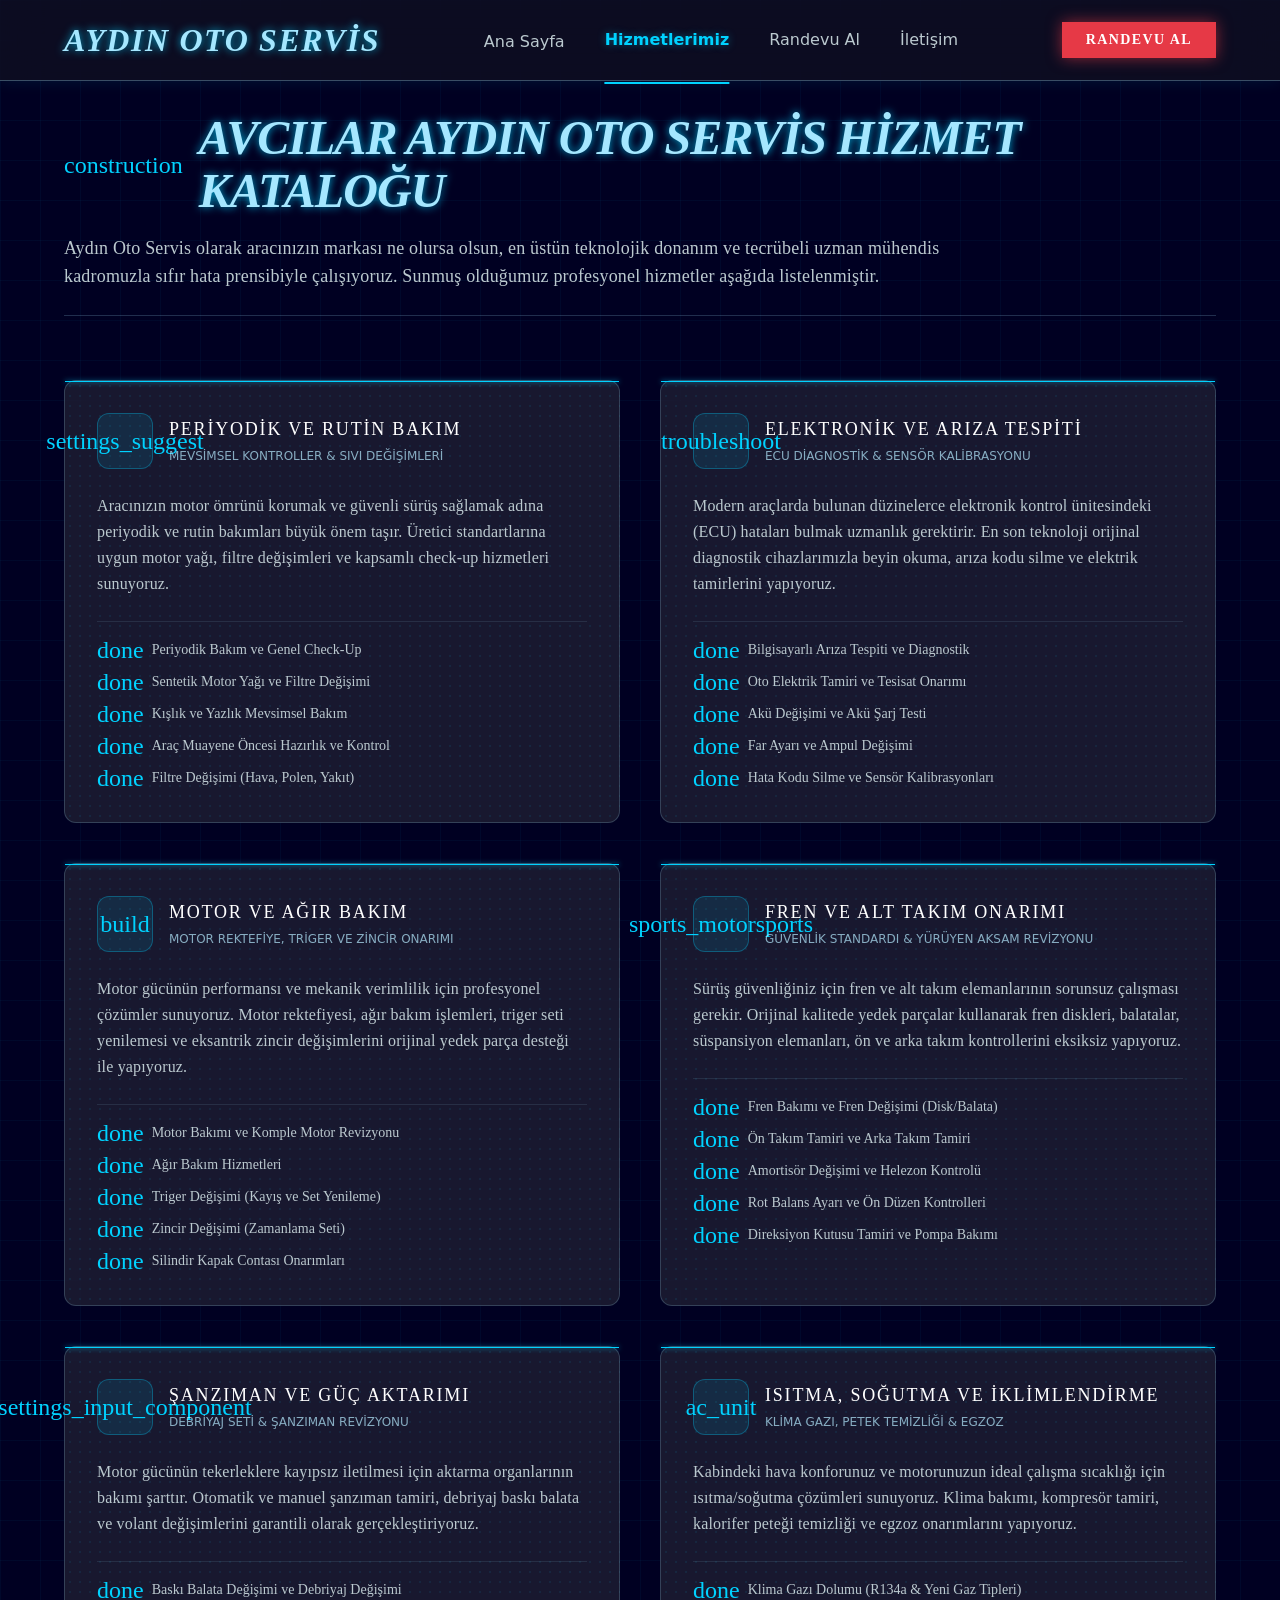
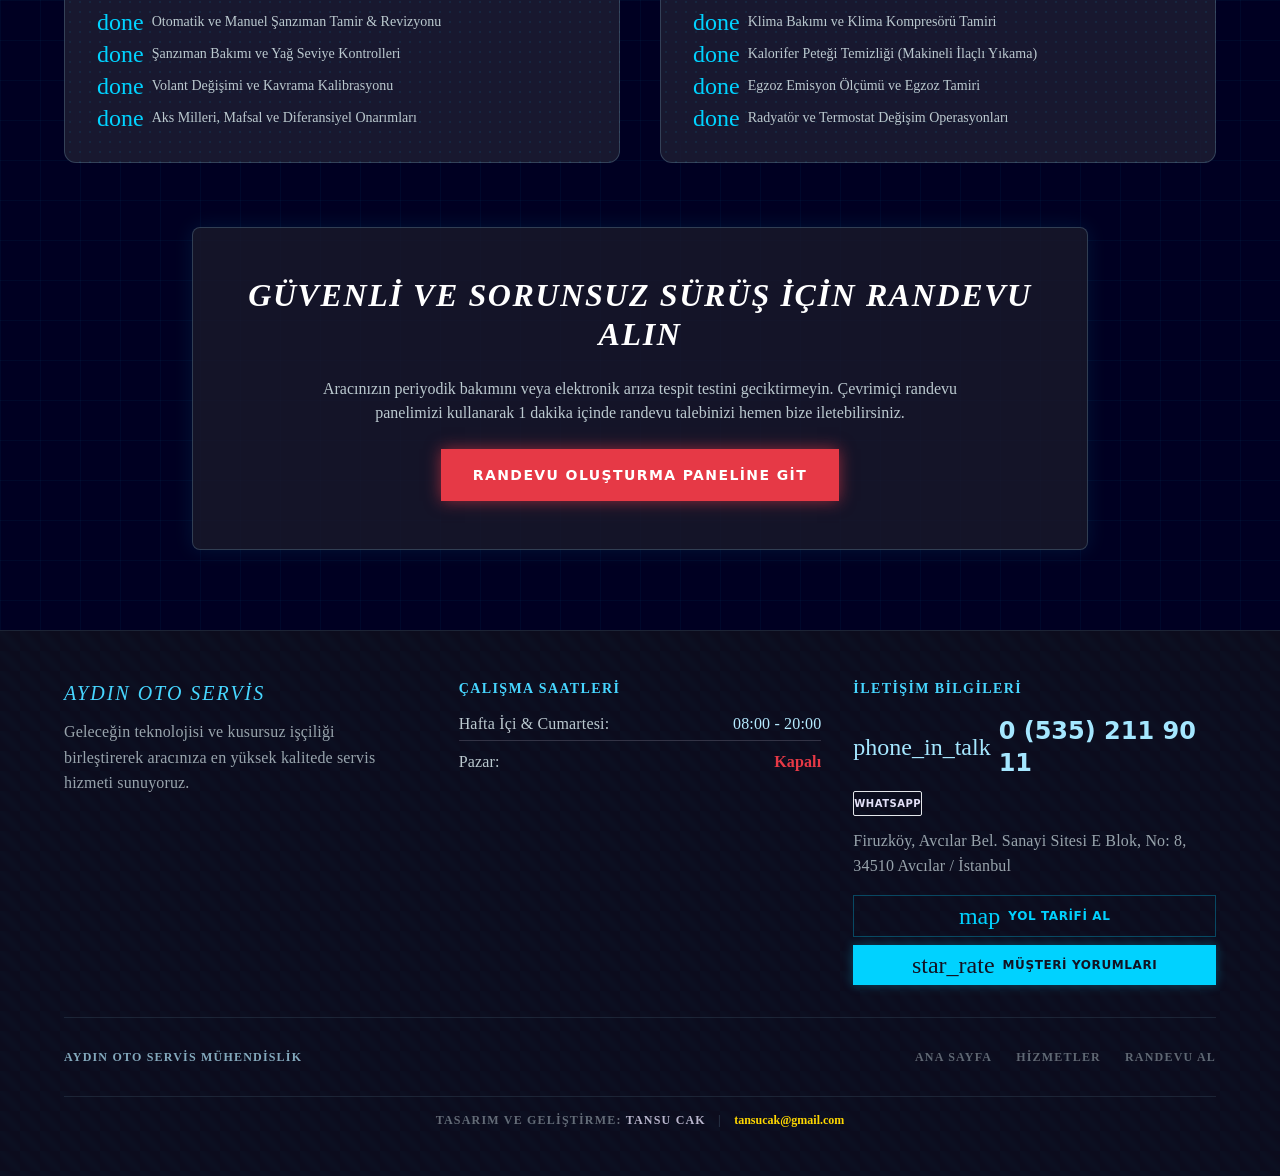
==== hizmetler.html @ fa3174de "Add files via upload" ====
<!DOCTYPE html>
<html class="dark" lang="tr">
<head>
    <meta charset="utf-8"/>
    <meta content="width=device-width, initial-scale=1.0" name="viewport"/>
    <title>Hizmetlerimiz - Aydın Oto Servis Avcılar</title>
    
    <!-- Security & Canonical (Early enforcement) -->
    <meta http-equiv="Content-Security-Policy" content="default-src 'self'; script-src 'self'; style-src 'self' 'unsafe-inline' https://fonts.googleapis.com; font-src 'self' https://fonts.gstatic.com; img-src 'self' data: https:; frame-src 'self' https://www.google.com https://google.com; frame-ancestors 'none';">
    <link rel="canonical" href="https://www.aydinotoservis.com.tr/hizmetler.html"/>

    <!-- Critical Resource Preconnects -->
    <link href="https://fonts.googleapis.com" rel="preconnect"/>
    <link crossorigin="" href="https://fonts.gstatic.com" rel="preconnect"/>
    
    <!-- Stylesheets (FCP Critical Path) -->
    <link href="css/tailwind.css" rel="stylesheet"/>
    <link href="https://fonts.googleapis.com/css2?family=Material+Symbols+Outlined:wght,FILL@100..700,0..1&display=swap" rel="stylesheet"/>
    <link href="https://fonts.googleapis.com/css2?family=Chivo:ital,wght@0,300..900;1,300..900&display=swap" rel="stylesheet"/>
    <link href="css/style.css" rel="stylesheet"/>
    
    <!-- Non-render-blocking Scripts -->
    <script src="js/main.js" defer></script>

    <!-- SEO Metadata (Non-render-blocking) -->
    <meta name="description" content="Avcılar Aydın Oto Servis hizmet kataloğu: Bilgisayarlı arıza tespiti, motor revizyonu, periyodik araç bakımı, fren hidroliği, disk-balata değişimi ve şanzıman onarımı."/>
    <meta name="keywords" content="aydın oto servis, avcılar oto servis, araba bakımı avcılar, oto tamir"/>
    <meta name="robots" content="index, follow"/>
    
    <!-- Open Graph / Facebook -->
    <meta property="og:type" content="website"/>
    <meta property="og:url" content="https://www.aydinotoservis.com.tr/hizmetler.html"/>
    <meta property="og:title" content="Hizmetlerimiz - Aydın Oto Servis Avcılar"/>
    <meta property="og:description" content="Avcılar Aydın Oto Servis hizmet kataloğu: Bilgisayarlı arıza tespiti, motor revizyonu, periyodik araç bakımı, fren hidroliği, disk-balata değişimi ve şanzıman onarımı."/>
    <meta property="og:image" content="https://www.aydinotoservis.com.tr/images/service_maintenance.webp"/>

    <!-- Twitter -->
    <meta property="twitter:card" content="summary_large_image"/>
    <meta property="twitter:url" content="https://www.aydinotoservis.com.tr/hizmetler.html"/>
    <meta property="twitter:title" content="Hizmetlerimiz - Aydın Oto Servis Avcılar"/>
    <meta property="twitter:description" content="Avcılar Aydın Oto Servis hizmet kataloğu: Bilgisayarlı arıza tespiti, motor revizyonu, periyodik araç bakımı, fren hidroliği, disk-balata değişimi ve şanzıman onarımı."/>
    <meta property="twitter:image" content="https://www.aydinotoservis.com.tr/images/service_maintenance.webp"/>
    <script type="application/ld+json">
    {
      "@context": "https://schema.org",
      "@type": "BreadcrumbList",
      "itemListElement": [
        {
          "@type": "ListItem",
          "position": 1,
          "name": "Ana Sayfa",
          "item": "https://www.aydinotoservis.com.tr/"
        },
        {
          "@type": "ListItem",
          "position": 2,
          "name": "Hizmetlerimiz",
          "item": "https://www.aydinotoservis.com.tr/hizmetler.html"
        }
      ]
    }
    </script>
    <script type="application/ld+json">
    {
      "@context": "https://schema.org",
      "@type": "Service",
      "@id": "https://www.aydinotoservis.com.tr/hizmetler.html#service",
      "name": "Oto Servis, Bakım ve Onarım Hizmetleri",
      "serviceType": "Oto Servis ve Bakım",
      "provider": {
        "@type": "AutoRepair",
        "name": "Aydın Oto Servis",
        "url": "https://www.aydinotoservis.com.tr/",
        "telephone": "05352119011",
        "priceRange": "$$",
        "address": {
          "@type": "PostalAddress",
          "streetAddress": "Firuzköy, Avcılar Bel. Sanayi Sitesi E Blok, No: 8",
          "addressLocality": "Avcılar",
          "addressRegion": "İstanbul",
          "postalCode": "34510",
          "addressCountry": "TR"
        },
        "geo": {
          "@type": "GeoCoordinates",
          "latitude": 41.0118013,
          "longitude": 28.6963102
        }
      },
      "areaServed": {
        "@type": "AdministrativeArea",
        "name": "Avcılar, İstanbul"
      },
      "hasOfferCatalog": {
        "@type": "OfferCatalog",
        "name": "Aydın Oto Servis Hizmetleri",
        "itemListElement": [
          {
            "@type": "Offer",
            "itemOffered": {
              "@type": "Service",
              "name": "Periyodik ve Rutin Bakım",
              "description": "Araç motor sağlığını korumak adına üretici standartlarına uygun motor yağı, filtre değişimleri ve kapsamlı check-up hizmetleri."
            }
          },
          {
            "@type": "Offer",
            "itemOffered": {
              "@type": "Service",
              "name": "Elektronik ve Arıza Tespiti",
              "description": "En son teknoloji orijinal diagnostik cihazlarımızla beyin okuma, arıza kodu silme ve elektrik tamirleri."
            }
          },
          {
            "@type": "Offer",
            "itemOffered": {
              "@type": "Service",
              "name": "Motor ve Ağır Bakım",
              "description": "Motor rektefiyesi, ağır bakım işlemleri, triger seti yenilemesi ve eksantrik zincir değişimleri."
            }
          },
          {
            "@type": "Offer",
            "itemOffered": {
              "@type": "Service",
              "name": "Fren ve Alt Takım Onarımı",
              "description": "Orijinal kalitede yedek parçalarla fren diskleri, balatalar, süspansiyon elemanları ve alt takım kontrolleri."
            }
          },
          {
            "@type": "Offer",
            "itemOffered": {
              "@type": "Service",
              "name": "Şanzıman ve Güç Aktarımı",
              "description": "Otomatik ve manuel şanzıman tamiri, debriyaj baskı balata ve volant değişimleri."
            }
          },
          {
            "@type": "Offer",
            "itemOffered": {
              "@type": "Service",
              "name": "Isıtma, Soğutma ve İklimlendirme",
              "description": "Klima bakımı, kompresör tamiri, kalorifer peteği temizliği ve egzoz onarımları."
            }
          }
        ]
      }
    }
    </script>
</head>
<body class="antialiased min-h-screen flex flex-col font-sans bg-tech-grid">

    <!-- TopNavBar (Modular with semantic header) -->
    <header class="fixed top-0 w-full z-50">
        <nav class="w-full bg-surface-dim/70 dark:bg-surface-dim/70 backdrop-blur-xl border-b border-primary/20 dark:border-primary/30 shadow-[0_0_15px_rgba(0,210,255,0.1)] transition-all duration-300">
            <div class="flex justify-between items-center px-margin-mobile md:px-margin-desktop h-20 w-full max-w-container-max-width mx-auto">
                <!-- Brand Logotype -->
                <div class="flex items-center">
                    <a href="index.html" class="font-headline-lg text-headline-lg-mobile md:text-headline-lg text-primary dark:text-primary uppercase tracking-tighter italic glow-text">
                        AYDIN OTO SERVİS
                    </a>
                </div>
                
                <!-- Navigation Links (Desktop) -->
                <div class="hidden md:flex space-x-2 items-center h-full">
                    <a class="nav-link text-on-surface-variant dark:text-on-surface-variant hover:text-primary px-4 py-1 h-full flex items-center mt-1" href="index.html">Ana Sayfa</a>
                    <a class="nav-link text-primary dark:text-primary font-bold transition-all h-full flex items-center hover:bg-primary/10 duration-300 px-4 active" href="hizmetler.html">Hizmetlerimiz</a>
                    <a class="nav-link text-on-surface-variant dark:text-on-surface-variant hover:text-primary transition-all h-full flex items-center hover:bg-primary/10 duration-300 px-4" href="randevu.html">Randevu Al</a>
                    <a class="nav-link text-on-surface-variant dark:text-on-surface-variant hover:text-primary transition-all h-full flex items-center hover:bg-primary/10 duration-300 px-4" href="#footer">İletişim</a>
                </div>
                
                <!-- Mobile Menu Burger Indicator & CTA -->
                <div class="flex items-center gap-4">
                    <a href="randevu.html" class="hidden sm:flex items-center justify-center font-label-md text-label-md px-6 py-2 bg-[#E63946] text-white hover:bg-[#ff4d5a] hover:scale-105 active:scale-95 transition-all duration-300 uppercase tracking-widest shadow-[0_0_15px_rgba(230,57,70,0.6)]">
                        RANDEVU AL
                    </a>
                    <button id="mobile-menu-btn" aria-label="Mobil Menüyü Aç" class="md:hidden flex items-center justify-center text-primary focus:outline-none p-2 border border-primary/20 rounded">
                        <span class="material-symbols-outlined text-2xl">menu</span>
                    </button>
                </div>
            </div>
            
            <!-- Mobile Dropdown Menu -->
            <div id="mobile-menu" class="hidden md:hidden flex-col bg-[#121222]/95 border-b border-primary/20 px-6 py-4 gap-4 opacity-0 -translate-y-4 transition-all duration-300">
                <a class="text-on-surface-variant hover:text-primary py-2 border-b border-primary/10" href="index.html">Ana Sayfa</a>
                <a class="text-primary font-bold py-2 border-b border-primary/10" href="hizmetler.html">Hizmetlerimiz</a>
                <a class="text-on-surface-variant hover:text-primary py-2 border-b border-primary/10" href="randevu.html">Randevu Al</a>
                <a class="text-on-surface-variant hover:text-primary py-2" href="#footer">İletişim</a>
                <a href="randevu.html" class="w-full text-center py-3 bg-[#E63946] text-white font-bold uppercase tracking-widest mt-2 block shadow-[0_0_10px_rgba(230,57,70,0.4)]">
                    Randevu Al
                </a>
            </div>
        </nav>
    </header>

    <!-- Main Content Canvas -->
    <main class="flex-grow pt-28 pb-20 w-full max-w-container-max-width mx-auto px-margin-mobile md:px-margin-desktop flex flex-col gap-16">
        
        <!-- Page Header -->
        <section class="flex flex-col gap-4 border-b border-primary/20 pb-6">
            <div class="flex items-center gap-4">
                <span class="material-symbols-outlined material-symbols-filled text-primary-container text-4xl">construction</span>
                <h1 class="font-headline-xl text-3xl md:text-headline-xl text-primary glow-text uppercase tracking-wider italic">Avcılar Aydın Oto Servis Hizmet Kataloğu</h1>
            </div>
            <p class="font-body-lg text-body-lg text-on-surface-variant max-w-4xl">
                Aydın Oto Servis olarak aracınızın markası ne olursa olsun, en üstün teknolojik donanım ve tecrübeli uzman mühendis kadromuzla sıfır hata prensibiyle çalışıyoruz. Sunmuş olduğumuz profesyonel hizmetler aşağıda listelenmiştir.
            </p>
        </section>

        <!-- Services Detailed Catalog Grid (12px border-radius, generous gaps) -->
        <section class="grid grid-cols-1 md:grid-cols-2 gap-8 md:gap-10">
            
            <!-- Detailed Service 1: Periyodik ve Rutin Bakım -->
            <div class="bg-surface-container-high/60 backdrop-blur-xl border border-primary/20 rounded-[12px] p-8 flex flex-col gap-6 hover:glow-border hover:scale-[1.01] transition-all duration-300 bg-hex-pattern group scanline-top relative">
                <div class="flex items-center gap-4">
                    <div class="w-14 h-14 rounded-full bg-primary-container/10 flex items-center justify-center border border-primary-container/30 group-hover:bg-primary-container/20 group-hover:border-primary-container transition-colors">
                        <span class="material-symbols-outlined material-symbols-filled text-primary-container text-2xl">settings_suggest</span>
                    </div>
                    <div>
                        <h2 class="font-label-md text-lg text-white uppercase tracking-widest">PERİYODİK VE RUTİN BAKIM</h2>
                        <span class="text-xs text-primary-fixed opacity-70">MEVSİMSEL KONTROLLER & SIVI DEĞİŞİMLERİ</span>
                    </div>
                </div>
                
                <p class="font-body-md text-body-md text-on-surface-variant leading-relaxed">
                    Aracınızın motor ömrünü korumak ve güvenli sürüş sağlamak adına periyodik ve rutin bakımları büyük önem taşır. Üretici standartlarına uygun motor yağı, filtre değişimleri ve kapsamlı check-up hizmetleri sunuyoruz.
                </p>
                
                <div class="border-t border-primary/10 pt-4 flex flex-col gap-2 font-body-md text-sm text-on-surface-variant">
                    <div class="flex items-center gap-2">
                        <span class="material-symbols-outlined text-xs text-primary-container">done</span>
                        <span>Periyodik Bakım ve Genel Check-Up</span>
                    </div>
                    <div class="flex items-center gap-2">
                        <span class="material-symbols-outlined text-xs text-primary-container">done</span>
                        <span>Sentetik Motor Yağı ve Filtre Değişimi</span>
                    </div>
                    <div class="flex items-center gap-2">
                        <span class="material-symbols-outlined text-xs text-primary-container">done</span>
                        <span>Kışlık ve Yazlık Mevsimsel Bakım</span>
                    </div>
                    <div class="flex items-center gap-2">
                        <span class="material-symbols-outlined text-xs text-primary-container">done</span>
                        <span>Araç Muayene Öncesi Hazırlık ve Kontrol</span>
                    </div>
                    <div class="flex items-center gap-2">
                        <span class="material-symbols-outlined text-xs text-primary-container">done</span>
                        <span>Filtre Değişimi (Hava, Polen, Yakıt)</span>
                    </div>
                </div>
            </div>

            <!-- Detailed Service 2: Elektronik ve Arıza Tespiti -->
            <div class="bg-surface-container-high/60 backdrop-blur-xl border border-primary/20 rounded-[12px] p-8 flex flex-col gap-6 hover:glow-border hover:scale-[1.01] transition-all duration-300 bg-hex-pattern group scanline-top relative">
                <div class="flex items-center gap-4">
                    <div class="w-14 h-14 rounded-full bg-primary-container/10 flex items-center justify-center border border-primary-container/30 group-hover:bg-primary-container/20 group-hover:border-primary-container transition-colors">
                        <span class="material-symbols-outlined material-symbols-filled text-primary-container text-2xl">troubleshoot</span>
                    </div>
                    <div>
                        <h2 class="font-label-md text-lg text-white uppercase tracking-widest">ELEKTRONİK VE ARIZA TESPİTİ</h2>
                        <span class="text-xs text-primary-fixed opacity-70">ECU DİAGNOSTİK & SENSÖR KALİBRASYONU</span>
                    </div>
                </div>
                
                <p class="font-body-md text-body-md text-on-surface-variant leading-relaxed">
                    Modern araçlarda bulunan düzinelerce elektronik kontrol ünitesindeki (ECU) hataları bulmak uzmanlık gerektirir. En son teknoloji orijinal diagnostik cihazlarımızla beyin okuma, arıza kodu silme ve elektrik tamirlerini yapıyoruz.
                </p>
                
                <div class="border-t border-primary/10 pt-4 flex flex-col gap-2 font-body-md text-sm text-on-surface-variant">
                    <div class="flex items-center gap-2">
                        <span class="material-symbols-outlined text-xs text-primary-container">done</span>
                        <span>Bilgisayarlı Arıza Tespiti ve Diagnostik</span>
                    </div>
                    <div class="flex items-center gap-2">
                        <span class="material-symbols-outlined text-xs text-primary-container">done</span>
                        <span>Oto Elektrik Tamiri ve Tesisat Onarımı</span>
                    </div>
                    <div class="flex items-center gap-2">
                        <span class="material-symbols-outlined text-xs text-primary-container">done</span>
                        <span>Akü Değişimi ve Akü Şarj Testi</span>
                    </div>
                    <div class="flex items-center gap-2">
                        <span class="material-symbols-outlined text-xs text-primary-container">done</span>
                        <span>Far Ayarı ve Ampul Değişimi</span>
                    </div>
                    <div class="flex items-center gap-2">
                        <span class="material-symbols-outlined text-xs text-primary-container">done</span>
                        <span>Hata Kodu Silme ve Sensör Kalibrasyonları</span>
                    </div>
                </div>
            </div>

            <!-- Detailed Service 3: Motor ve Ağır Bakım -->
            <div class="bg-surface-container-high/60 backdrop-blur-xl border border-primary/20 rounded-[12px] p-8 flex flex-col gap-6 hover:glow-border hover:scale-[1.01] transition-all duration-300 bg-hex-pattern group scanline-top relative">
                <div class="flex items-center gap-4">
                    <div class="w-14 h-14 rounded-full bg-primary-container/10 flex items-center justify-center border border-primary-container/30 group-hover:bg-primary-container/20 group-hover:border-primary-container transition-colors">
                        <span class="material-symbols-outlined material-symbols-filled text-primary-container text-2xl">build</span>
                    </div>
                    <div>
                        <h2 class="font-label-md text-lg text-white uppercase tracking-widest">MOTOR VE AĞIR BAKIM</h2>
                        <span class="text-xs text-primary-fixed opacity-70">MOTOR REKTEFİYE, TRİGER VE ZİNCİR ONARIMI</span>
                    </div>
                </div>
                
                <p class="font-body-md text-body-md text-on-surface-variant leading-relaxed">
                    Motor gücünün performansı ve mekanik verimlilik için profesyonel çözümler sunuyoruz. Motor rektefiyesi, ağır bakım işlemleri, triger seti yenilemesi ve eksantrik zincir değişimlerini orijinal yedek parça desteği ile yapıyoruz.
                </p>
                
                <div class="border-t border-primary/10 pt-4 flex flex-col gap-2 font-body-md text-sm text-on-surface-variant">
                    <div class="flex items-center gap-2">
                        <span class="material-symbols-outlined text-xs text-primary-container">done</span>
                        <span>Motor Bakımı ve Komple Motor Revizyonu</span>
                    </div>
                    <div class="flex items-center gap-2">
                        <span class="material-symbols-outlined text-xs text-primary-container">done</span>
                        <span>Ağır Bakım Hizmetleri</span>
                    </div>
                    <div class="flex items-center gap-2">
                        <span class="material-symbols-outlined text-xs text-primary-container">done</span>
                        <span>Triger Değişimi (Kayış ve Set Yenileme)</span>
                    </div>
                    <div class="flex items-center gap-2">
                        <span class="material-symbols-outlined text-xs text-primary-container">done</span>
                        <span>Zincir Değişimi (Zamanlama Seti)</span>
                    </div>
                    <div class="flex items-center gap-2">
                        <span class="material-symbols-outlined text-xs text-primary-container">done</span>
                        <span>Silindir Kapak Contası Onarımları</span>
                    </div>
                </div>
            </div>

            <!-- Detailed Service 4: Fren ve Alt Takım Onarımı -->
            <div class="bg-surface-container-high/60 backdrop-blur-xl border border-primary/20 rounded-[12px] p-8 flex flex-col gap-6 hover:glow-border hover:scale-[1.01] transition-all duration-300 bg-hex-pattern group scanline-top relative">
                <div class="flex items-center gap-4">
                    <div class="w-14 h-14 rounded-full bg-primary-container/10 flex items-center justify-center border border-primary-container/30 group-hover:bg-primary-container/20 group-hover:border-primary-container transition-colors">
                        <span class="material-symbols-outlined material-symbols-filled text-primary-container text-2xl">sports_motorsports</span>
                    </div>
                    <div>
                        <h2 class="font-label-md text-lg text-white uppercase tracking-widest">FREN VE ALT TAKIM ONARIMI</h2>
                        <span class="text-xs text-primary-fixed opacity-70">GÜVENLİK STANDARDI & YÜRÜYEN AKSAM REVİZYONU</span>
                    </div>
                </div>
                
                <p class="font-body-md text-body-md text-on-surface-variant leading-relaxed">
                    Sürüş güvenliğiniz için fren ve alt takım elemanlarının sorunsuz çalışması gerekir. Orijinal kalitede yedek parçalar kullanarak fren diskleri, balatalar, süspansiyon elemanları, ön ve arka takım kontrollerini eksiksiz yapıyoruz.
                </p>
                
                <div class="border-t border-primary/10 pt-4 flex flex-col gap-2 font-body-md text-sm text-on-surface-variant">
                    <div class="flex items-center gap-2">
                        <span class="material-symbols-outlined text-xs text-primary-container">done</span>
                        <span>Fren Bakımı ve Fren Değişimi (Disk/Balata)</span>
                    </div>
                    <div class="flex items-center gap-2">
                        <span class="material-symbols-outlined text-xs text-primary-container">done</span>
                        <span>Ön Takım Tamiri ve Arka Takım Tamiri</span>
                    </div>
                    <div class="flex items-center gap-2">
                        <span class="material-symbols-outlined text-xs text-primary-container">done</span>
                        <span>Amortisör Değişimi ve Helezon Kontrolü</span>
                    </div>
                    <div class="flex items-center gap-2">
                        <span class="material-symbols-outlined text-xs text-primary-container">done</span>
                        <span>Rot Balans Ayarı ve Ön Düzen Kontrolleri</span>
                    </div>
                    <div class="flex items-center gap-2">
                        <span class="material-symbols-outlined text-xs text-primary-container">done</span>
                        <span>Direksiyon Kutusu Tamiri ve Pompa Bakımı</span>
                    </div>
                </div>
            </div>

            <!-- Detailed Service 5: Şanzıman ve Güç Aktarımı -->
            <div class="bg-surface-container-high/60 backdrop-blur-xl border border-primary/20 rounded-[12px] p-8 flex flex-col gap-6 hover:glow-border hover:scale-[1.01] transition-all duration-300 bg-hex-pattern group scanline-top relative">
                <div class="flex items-center gap-4">
                    <div class="w-14 h-14 rounded-full bg-primary-container/10 flex items-center justify-center border border-primary-container/30 group-hover:bg-primary-container/20 group-hover:border-primary-container transition-colors">
                        <span class="material-symbols-outlined material-symbols-filled text-primary-container text-2xl">settings_input_component</span>
                    </div>
                    <div>
                        <h2 class="font-label-md text-lg text-white uppercase tracking-widest">ŞANZIMAN VE GÜÇ AKTARIMI</h2>
                        <span class="text-xs text-primary-fixed opacity-70">DEBRİYAJ SETİ & ŞANZIMAN REVİZYONU</span>
                    </div>
                </div>
                
                <p class="font-body-md text-body-md text-on-surface-variant leading-relaxed">
                    Motor gücünün tekerleklere kayıpsız iletilmesi için aktarma organlarının bakımı şarttır. Otomatik ve manuel şanzıman tamiri, debriyaj baskı balata ve volant değişimlerini garantili olarak gerçekleştiriyoruz.
                </p>
                
                <div class="border-t border-primary/10 pt-4 flex flex-col gap-2 font-body-md text-sm text-on-surface-variant">
                    <div class="flex items-center gap-2">
                        <span class="material-symbols-outlined text-xs text-primary-container">done</span>
                        <span>Baskı Balata Değişimi ve Debriyaj Değişimi</span>
                    </div>
                    <div class="flex items-center gap-2">
                        <span class="material-symbols-outlined text-xs text-primary-container">done</span>
                        <span>Otomatik ve Manuel Şanzıman Tamir & Revizyonu</span>
                    </div>
                    <div class="flex items-center gap-2">
                        <span class="material-symbols-outlined text-xs text-primary-container">done</span>
                        <span>Şanzıman Bakımı ve Yağ Seviye Kontrolleri</span>
                    </div>
                    <div class="flex items-center gap-2">
                        <span class="material-symbols-outlined text-xs text-primary-container">done</span>
                        <span>Volant Değişimi ve Kavrama Kalibrasyonu</span>
                    </div>
                    <div class="flex items-center gap-2">
                        <span class="material-symbols-outlined text-xs text-primary-container">done</span>
                        <span>Aks Milleri, Mafsal ve Diferansiyel Onarımları</span>
                    </div>
                </div>
            </div>

            <!-- Detailed Service 6: Isıtma, Soğutma ve İklimlendirme -->
            <div class="bg-surface-container-high/60 backdrop-blur-xl border border-primary/20 rounded-[12px] p-8 flex flex-col gap-6 hover:glow-border hover:scale-[1.01] transition-all duration-300 bg-hex-pattern group scanline-top relative">
                <div class="flex items-center gap-4">
                    <div class="w-14 h-14 rounded-full bg-primary-container/10 flex items-center justify-center border border-primary-container/30 group-hover:bg-primary-container/20 group-hover:border-primary-container transition-colors">
                        <span class="material-symbols-outlined material-symbols-filled text-primary-container text-2xl">ac_unit</span>
                    </div>
                    <div>
                        <h2 class="font-label-md text-lg text-white uppercase tracking-widest">ISITMA, SOĞUTMA VE İKLİMLENDİRME</h2>
                        <span class="text-xs text-primary-fixed opacity-70">KLİMA GAZI, PETEK TEMİZLİĞİ & EGZOZ</span>
                    </div>
                </div>
                
                <p class="font-body-md text-body-md text-on-surface-variant leading-relaxed">
                    Kabindeki hava konforunuz ve motorunuzun ideal çalışma sıcaklığı için ısıtma/soğutma çözümleri sunuyoruz. Klima bakımı, kompresör tamiri, kalorifer peteği temizliği ve egzoz onarımlarını yapıyoruz.
                </p>
                
                <div class="border-t border-primary/10 pt-4 flex flex-col gap-2 font-body-md text-sm text-on-surface-variant">
                    <div class="flex items-center gap-2">
                        <span class="material-symbols-outlined text-xs text-primary-container">done</span>
                        <span>Klima Gazı Dolumu (R134a & Yeni Gaz Tipleri)</span>
                    </div>
                    <div class="flex items-center gap-2">
                        <span class="material-symbols-outlined text-xs text-primary-container">done</span>
                        <span>Klima Bakımı ve Klima Kompresörü Tamiri</span>
                    </div>
                    <div class="flex items-center gap-2">
                        <span class="material-symbols-outlined text-xs text-primary-container">done</span>
                        <span>Kalorifer Peteği Temizliği (Makineli İlaçlı Yıkama)</span>
                    </div>
                    <div class="flex items-center gap-2">
                        <span class="material-symbols-outlined text-xs text-primary-container">done</span>
                        <span>Egzoz Emisyon Ölçümü ve Egzoz Tamiri</span>
                    </div>
                    <div class="flex items-center gap-2">
                        <span class="material-symbols-outlined text-xs text-primary-container">done</span>
                        <span>Radyatör ve Termostat Değişim Operasyonları</span>
                    </div>
                </div>
            </div>
        </section>

        <!-- Big CTA Section -->
        <section class="bg-surface-container-low/80 border border-primary/20 rounded-xl p-8 md:p-12 text-center flex flex-col items-center gap-6 max-w-4xl mx-auto shadow-[0_0_20px_rgba(0,210,255,0.1)]">
            <h2 class="font-headline-lg text-2xl md:text-headline-lg text-white uppercase italic">Güvenli ve Sorunsuz Sürüş İçin Randevu Alın</h2>
            <p class="font-body-md text-on-surface-variant max-w-2xl">
                Aracınızın periyodik bakımını veya elektronik arıza tespit testini geciktirmeyin. Çevrimiçi randevu panelimizi kullanarak 1 dakika içinde randevu talebinizi hemen bize iletebilirsiniz.
            </p>
            <a href="randevu.html" class="px-8 py-4 bg-[#E63946] text-white hover:bg-[#ff4d5a] hover:scale-105 active:scale-95 transition-all duration-300 uppercase tracking-widest font-bold text-sm shadow-[0_0_15px_rgba(230,57,70,0.6)]">
                RANDEVU OLUŞTURMA PANELİNE GİT
            </a>
        </section>

    </main>

    <!-- Footer -->
    <footer id="footer" class="w-full py-12 bg-surface-container-lowest dark:bg-surface-container-lowest border-t border-primary/10 bg-[linear-gradient(45deg,transparent_25%,rgba(0,210,255,0.02)_50%,transparent_75%)] bg-[length:20px_20px]">
        <div class="px-margin-mobile md:px-margin-desktop w-full max-w-container-max-width mx-auto flex flex-col gap-8">
            <div class="grid grid-cols-1 md:grid-cols-3 gap-8 border-b border-primary/10 pb-8 w-full">
                <!-- Column 1: Brand -->
                <div class="flex flex-col gap-3">
                    <span class="font-headline-lg text-primary dark:text-primary-fixed-dim text-xl tracking-widest uppercase italic">AYDIN OTO SERVİS</span>
                    <p class="font-body-md text-body-md text-on-surface-variant opacity-80 max-w-xs">
                        Geleceğin teknolojisi ve kusursuz işçiliği birleştirerek aracınıza en yüksek kalitede servis hizmeti sunuyoruz.
                    </p>
                </div>
                <!-- Column 2: Çalışma Saatleri -->
                <div class="flex flex-col gap-3">
                    <span class="font-label-md text-label-md text-primary-fixed-dim uppercase tracking-widest">ÇALIŞMA SAATLERİ</span>
                    <div class="font-body-md text-body-md text-on-surface-variant flex flex-col gap-1">
                        <p class="flex justify-between border-b border-surface-variant pb-1"><span>Hafta İçi & Cumartesi:</span> <span class="text-primary-fixed">08:00 - 20:00</span></p>
                        <p class="flex justify-between pt-1"><span>Pazar:</span> <span class="text-[#E63946] font-bold">Kapalı</span></p>
                    </div>
                </div>
                <!-- Column 3: İletişim Bilgileri -->
                <div class="flex flex-col gap-3">
                    <span class="font-label-md text-label-md text-primary-fixed-dim uppercase tracking-widest">İLETİŞİM BİLGİLERİ</span>
                    <div class="flex flex-col gap-2">
                        <div class="flex items-center gap-3 flex-wrap mt-1">
                            <a href="tel:05352119011" class="text-xl md:text-2xl font-extrabold text-primary hover:text-white transition-all duration-300 flex items-center gap-2">
                                <span class="material-symbols-outlined text-primary">phone_in_talk</span> 0 (535) 211 90 11
                            </a>
                            <a href="https://wa.me/905352119011" target="_blank" rel="noopener" class="flex items-center gap-1.5 text-[10px] font-bold uppercase tracking-wider px-2.5 py-1 bg-[#25D366]/10 border border-[#25D366]/30 text-[#25D366] hover:bg-[#25D366]/20 transition-all duration-300 rounded-sm" title="WhatsApp ile İletişime Geçin">
                                <svg class="w-3.5 h-3.5 fill-current" viewBox="0 0 24 24" xmlns="http://www.w3.org/2000/svg">
                                    <path d="M17.472 14.382c-.297-.149-1.758-.867-2.03-.967-.273-.099-.471-.148-.67.15-.197.297-.767.966-.94 1.164-.173.199-.347.223-.644.075-.297-.15-1.255-.463-2.39-1.475-.883-.788-1.48-1.761-1.653-2.059-.173-.297-.018-.458.13-.606.134-.133.298-.347.446-.52.149-.174.198-.298.298-.497.099-.198.05-.371-.025-.52-.075-.149-.669-1.612-.916-2.207-.242-.579-.487-.5-.669-.51-.173-.008-.371-.01-.57-.01-.198 0-.52.074-.792.372-.272.297-1.04 1.016-1.04 2.479 0 1.462 1.065 2.875 1.213 3.074.149.198 2.096 3.2 5.077 4.487.709.306 1.262.489 1.694.625.712.227 1.36.195 1.871.118.571-.085 1.758-.719 2.006-1.413.248-.694.248-1.289.173-1.413-.074-.124-.272-.198-.57-.347m-5.421 7.403h-.004a9.87 9.87 0 01-5.031-1.378l-.361-.214-3.741.982.998-3.648-.235-.374a9.86 9.86 0 01-1.51-5.26c.001-5.45 4.436-9.884 9.888-9.884 2.64 0 5.122 1.03 6.988 2.898a9.825 9.825 0 012.893 6.994c-.003 5.45-4.437 9.884-9.885 9.884m8.413-18.297A11.815 11.815 0 0012.05 0C5.495 0 .16 5.335.157 11.892c0 2.096.547 4.142 1.588 5.945L0 24l6.335-1.662c1.746.953 3.71 1.455 5.705 1.455h.008c6.56 0 11.89-5.335 11.893-11.893a11.821 11.821 0 00-3.48-8.413z"/>
                                </svg>
                                WhatsApp
                            </a>
                        </div>
                        <p class="font-body-md text-body-md text-on-surface-variant opacity-80 mt-1">
                            Firuzköy, Avcılar Bel. Sanayi Sitesi E Blok, No: 8, 34510 Avcılar / İstanbul
                        </p>
                        <!-- GMB Actions -->
                        <div class="flex flex-col sm:flex-row gap-2 mt-2">
                            <a href="https://maps.app.goo.gl/xyHTuG7GuMg2Aqmh8" 
                               target="_blank" rel="noopener"
                               class="flex items-center justify-center gap-2 px-4 py-2 btn-gmb-outline text-xs font-bold uppercase tracking-wider transition-all duration-300">
                                <span class="material-symbols-outlined text-sm">map</span> Yol Tarifi Al
                            </a>
                            <a href="https://maps.app.goo.gl/SxiFotY4CgdyWAop6" 
                               target="_blank" rel="noopener"
                               class="flex items-center justify-center gap-2 px-4 py-2 btn-gmb-filled text-xs font-bold uppercase tracking-wider transition-all duration-300">
                                <span class="material-symbols-outlined text-sm">star_rate</span> Müşteri Yorumları
                            </a>
                        </div>
                    </div>
                </div>
            </div>
            <div class="flex flex-col md:flex-row justify-between items-center gap-4 w-full">
                <span class="font-label-sm text-label-sm tracking-widest text-primary dark:text-primary-fixed opacity-70">AYDIN OTO SERVİS MÜHENDİSLİK</span>
                <div class="flex gap-6">
                    <a class="font-label-sm text-label-sm tracking-widest text-on-surface-variant/60 uppercase hover:text-secondary-fixed transition-colors duration-200 opacity-80 hover:opacity-100" href="index.html">Ana Sayfa</a>
                    <a class="font-label-sm text-label-sm tracking-widest text-on-surface-variant/60 uppercase hover:text-secondary-fixed transition-colors duration-200 opacity-80 hover:opacity-100" href="hizmetler.html">Hizmetler</a>
                    <a class="font-label-sm text-label-sm tracking-widest text-on-surface-variant/60 uppercase hover:text-secondary-fixed transition-colors duration-200 opacity-80 hover:opacity-100" href="randevu.html">Randevu Al</a>
                </div>
            </div>
            <div class="flex justify-center items-center w-full border-t border-primary/10 pt-4 text-center">
                <p class="font-label-sm text-label-sm tracking-widest text-on-surface-variant/50 uppercase">
                    Tasarım ve Geliştirme: <strong class="text-on-surface/80 font-bold">Tansu Cak</strong> <span class="mx-2 text-primary/20">|</span> <a href="mailto:tansucak@gmail.com" class="text-[#FFD700] hover:text-[#ffd700]/80 transition-colors duration-200 lowercase tracking-normal">tansucak@gmail.com</a>
                </p>
            </div>
        </div>
    </footer>
</body>
</html>
---- css/style.css ----
/* ==========================================================================
    AYDIN OTO SERVİS - PREMIUM WEB DESIGN SYSTEM
    Midnight Cyber & High-Performance HUD Style Sheet
   ========================================================================== */

/* Base overrides & midnight grid theme */
body {
    background-color: #000022;
    /* Base Midnight Blue */
    color: #e3e0f8;
    /* default text */
    overflow-x: hidden;
}

/* Custom scrollbar for high-tech HUD experience */
::-webkit-scrollbar {
    width: 8px;
}

::-webkit-scrollbar-track {
    background: #121222;
}

::-webkit-scrollbar-thumb {
    background: #00d2ff;
    /* cyan */
    border-radius: 4px;
}

::-webkit-scrollbar-thumb:hover {
    background: #47d6ff;
}

/* High-tech layout grids */
.bg-tech-grid {
    background-image:
        linear-gradient(to right, rgba(0, 210, 255, 0.04) 1px, transparent 1px),
        linear-gradient(to bottom, rgba(0, 210, 255, 0.04) 1px, transparent 1px);
    background-size: 40px 40px;
}

/* Hexagon/Dot pattern for bento-style cards */
.bg-hex-pattern {
    background-image: radial-gradient(rgba(0, 210, 255, 0.08) 1px, transparent 1px);
    background-size: 10px 10px;
}

/* Visual HUD Glow Utilities */
.glow-text {
    text-shadow: 0 0 8px rgba(0, 210, 255, 0.8);
}

.glow-border {
    box-shadow: inset 0 0 0 1px #00d2ff, 0 0 10px rgba(0, 210, 255, 0.25);
}

.glow-text-gold {
    text-shadow: 0 0 10px rgba(255, 215, 0, 0.6);
}

.glow-border-gold {
    box-shadow: inset 0 0 0 1px #FFD700, 0 0 15px rgba(255, 215, 0, 0.4);
}

.glow-text-red {
    text-shadow: 0 0 10px rgba(230, 57, 70, 0.9);
}

.glow-border-red {
    box-shadow: inset 0 0 0 1px #E63946, 0 0 15px rgba(230, 57, 70, 0.4);
}

/* High-tech top borders resembling neon scanlines */
.scanline-top {
    position: relative;
}

.scanline-top::before {
    content: '';
    position: absolute;
    top: 0;
    left: 0;
    right: 0;
    height: 1px;
    background: #00d2ff;
    box-shadow: 0 0 5px #00d2ff;
}

.scanline-top-red {
    position: relative;
}

.scanline-top-red::before {
    content: '';
    position: absolute;
    top: 0;
    left: 0;
    right: 0;
    height: 1px;
    background: #E63946;
    box-shadow: 0 0 5px #E63946;
}

/* Material Symbols filled style helper */
.material-symbols-filled {
    font-variation-settings: 'FILL' 1;
}

/* Premium Animations & Micro-Interactions */
@keyframes pulse-red {

    0%,
    100% {
        transform: scale(1);
        box-shadow: 0 0 0 0 rgba(230, 57, 70, 0.7);
    }

    50% {
        transform: scale(1.05);
        box-shadow: 0 0 10px 4px rgba(230, 57, 70, 0);
    }
}

.pulse-red-glow {
    animation: pulse-red 2s infinite ease-in-out;
}

/* Scrolling navbar styling */
nav.scrolled {
    background-color: rgba(18, 18, 34, 0.85);
    -webkit-backdrop-filter: blur(20px);
    backdrop-filter: blur(20px);
    box-shadow: 0 4px 30px rgba(0, 210, 255, 0.15);
}

/* Custom styles for maps overlay container */
.map-glow-container {
    border: 1px solid rgba(0, 210, 255, 0.15);
    box-shadow: 0 10px 30px rgba(0, 0, 0, 0.5);
    transition: all 0.4s cubic-bezier(0.175, 0.885, 0.32, 1.275);
}

.map-glow-container:hover {
    border-color: rgba(0, 210, 255, 0.5);
    box-shadow: 0 0 25px rgba(0, 210, 255, 0.3);
}

/* Multi-page Navbar Active States */
.nav-link {
    position: relative;
    transition: all 0.3s ease;
}

.nav-link::after {
    content: '';
    position: absolute;
    bottom: -4px;
    left: 50%;
    width: 0;
    height: 2px;
    background-color: #00d2ff;
    transition: all 0.3s ease;
    transform: translateX(-50%);
}

.nav-link:hover::after,
.nav-link.active::after {
    width: 80%;
}

.nav-link.active {
    color: #00d2ff !important;
    text-shadow: 0 0 8px rgba(0, 210, 255, 0.4);
}

/* Externalized premium image and filter assets */
.hero-bg-image {
    background-image: url('https://lh3.googleusercontent.com/aida-public/[base64]');
}

.map-dark-filter {
    filter: invert(90%) hue-rotate(180deg) grayscale(30%) contrast(120%);
}

/* Custom HUD Calendar Datepicker styling */
#hud-calendar {
    transform-origin: top center;
    transition: all 0.25s cubic-bezier(0.165, 0.84, 0.44, 1);
    max-width: 350px;
}

/* Custom Grid layout for datepicker, since Tailwind grid classes aren't compiled */
#hud-calendar .grid,
#cal-days-grid {
    display: grid !important;
    grid-template-columns: repeat(7, minmax(0, 1fr)) !important;
    gap: 6px !important;
}

#hud-calendar .grid span {
    display: block;
    padding: 6px 0;
    text-align: center;
}

/* Custom HUD select style for calendar header drop-downs */
.cal-header-select {
    background-color: rgba(18, 18, 34, 0.8) !important;
    color: #ffffff !important;
    border: 1px solid rgba(230, 57, 70, 0.3) !important;
    font-family: inherit !important;
    font-size: 11px !important;
    font-weight: bold !important;
    text-transform: uppercase !important;
    cursor: pointer !important;
    padding: 3px 20px 3px 6px !important;
    border-radius: 4px !important;
    outline: none !important;
    transition: all 0.3s ease !important;
}

.cal-header-select:hover {
    border-color: #E63946 !important;
    color: #00d2ff !important;
}

.cal-header-select option {
    background-color: #121222 !important;
    color: #ffffff !important;
}

#cal-month-select {
    width: 115px !important;
}

#cal-year-select {
    width: 80px !important;
}

.cal-day-cell {
    aspect-ratio: 1;
    display: flex;
    align-items: center;
    justify-content: center;
    border-radius: 4px;
    cursor: pointer;
    transition: all 0.2s ease;
    color: #e3e0f8;
    -webkit-user-select: none;
    -moz-user-select: none;
    user-select: none;
}

.cal-day-cell:hover:not(.disabled):not(.empty) {
    background-color: rgba(230, 57, 70, 0.2);
    color: #fff;
    box-shadow: inset 0 0 0 1px #E63946, 0 0 8px rgba(230, 57, 70, 0.3);
}

.cal-day-cell.selected {
    background-color: #E63946 !important;
    color: #fff !important;
    font-weight: bold;
    box-shadow: 0 0 12px rgba(230, 57, 70, 0.7);
}

.cal-day-cell.disabled {
    opacity: 0.15;
    cursor: not-allowed;
}

.cal-day-cell.empty {
    cursor: default;
}

/* GMB Button styles (resolving inline style warnings) */
.btn-gmb-outline {
    border: 1px solid rgba(0, 210, 255, 0.3) !important;
    color: #00d2ff !important;
    background-color: transparent;
    transition: all 0.3s ease;
}

.btn-gmb-outline:hover {
    background-color: rgba(0, 210, 255, 0.1) !important;
    border-color: #00d2ff !important;
}

.btn-gmb-filled {
    background-color: #00d2ff !important;
    color: #121222 !important;
    box-shadow: 0 0 10px rgba(0, 210, 255, 0.3) !important;
    transition: all 0.3s ease;
}

.btn-gmb-filled:hover {
    background-color: rgba(0, 210, 255, 0.8) !important;
    box-shadow: 0 0 15px rgba(0, 210, 255, 0.5) !important;
}
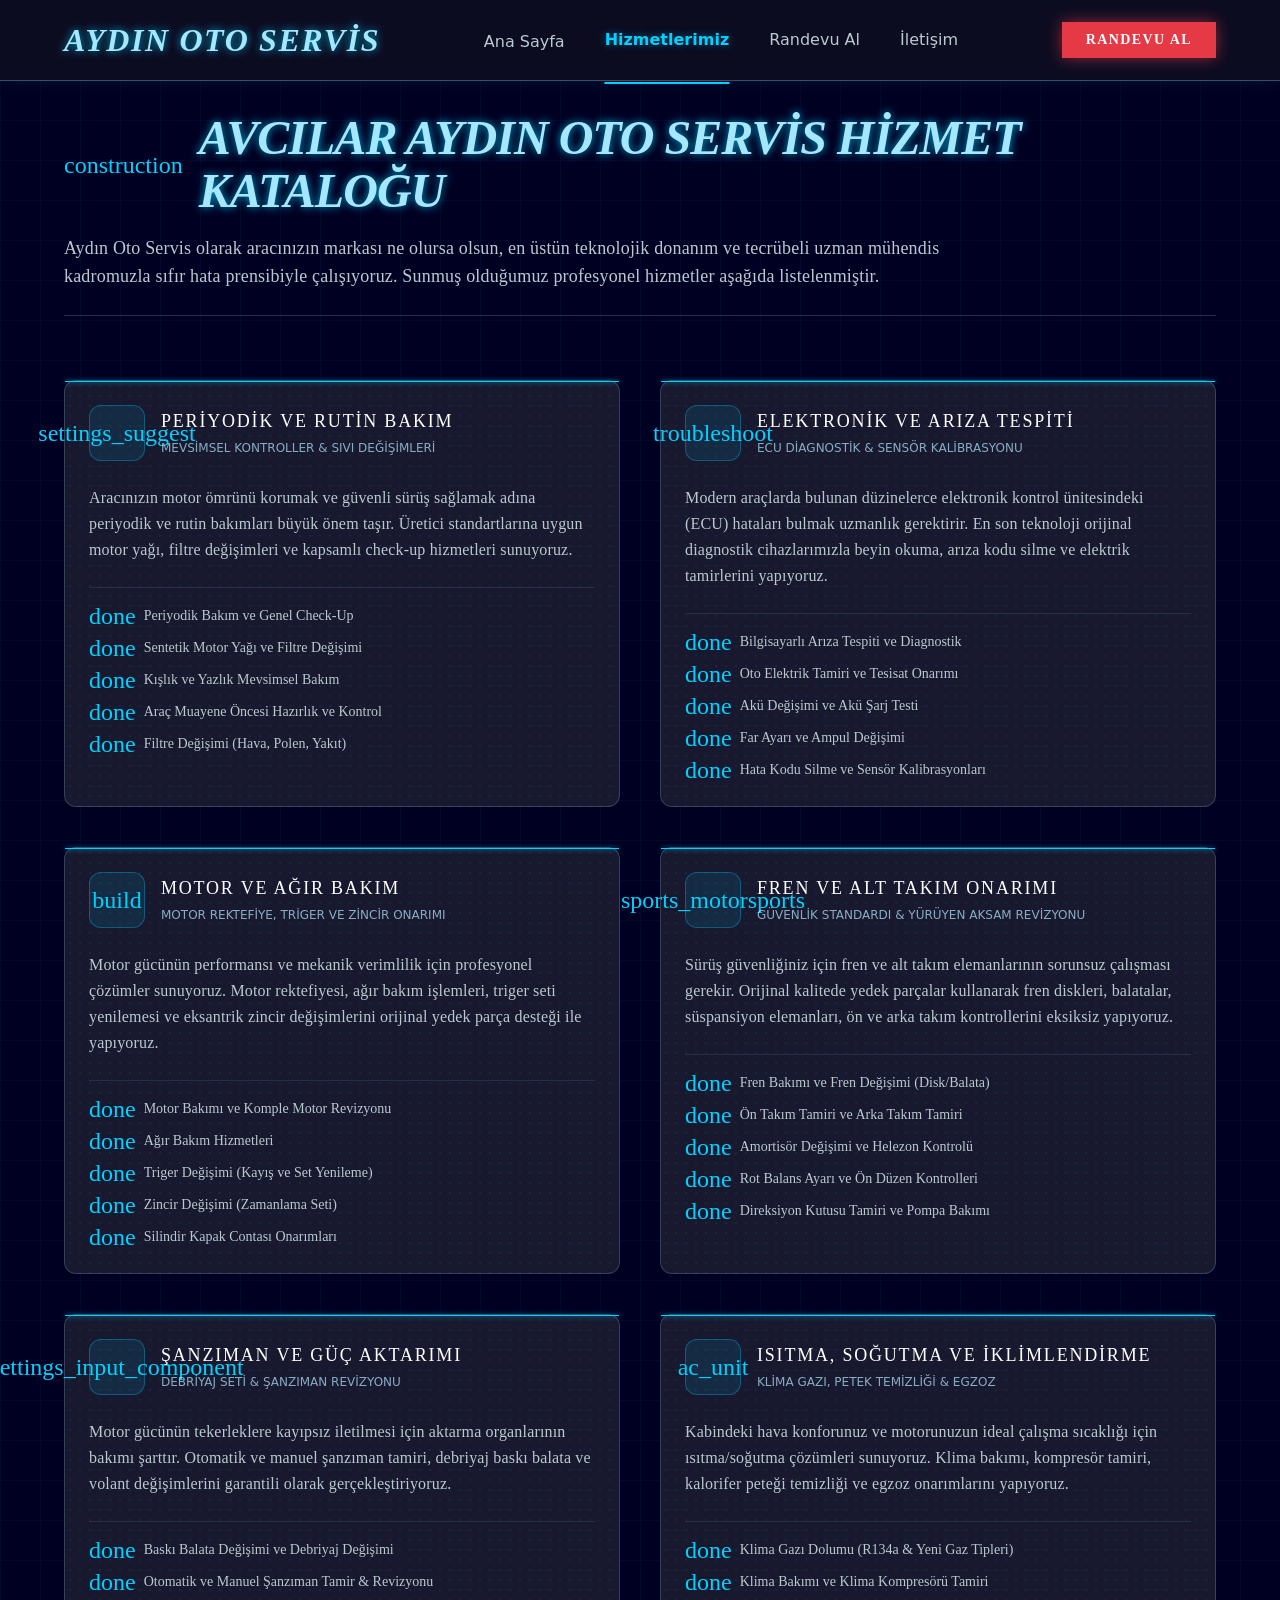
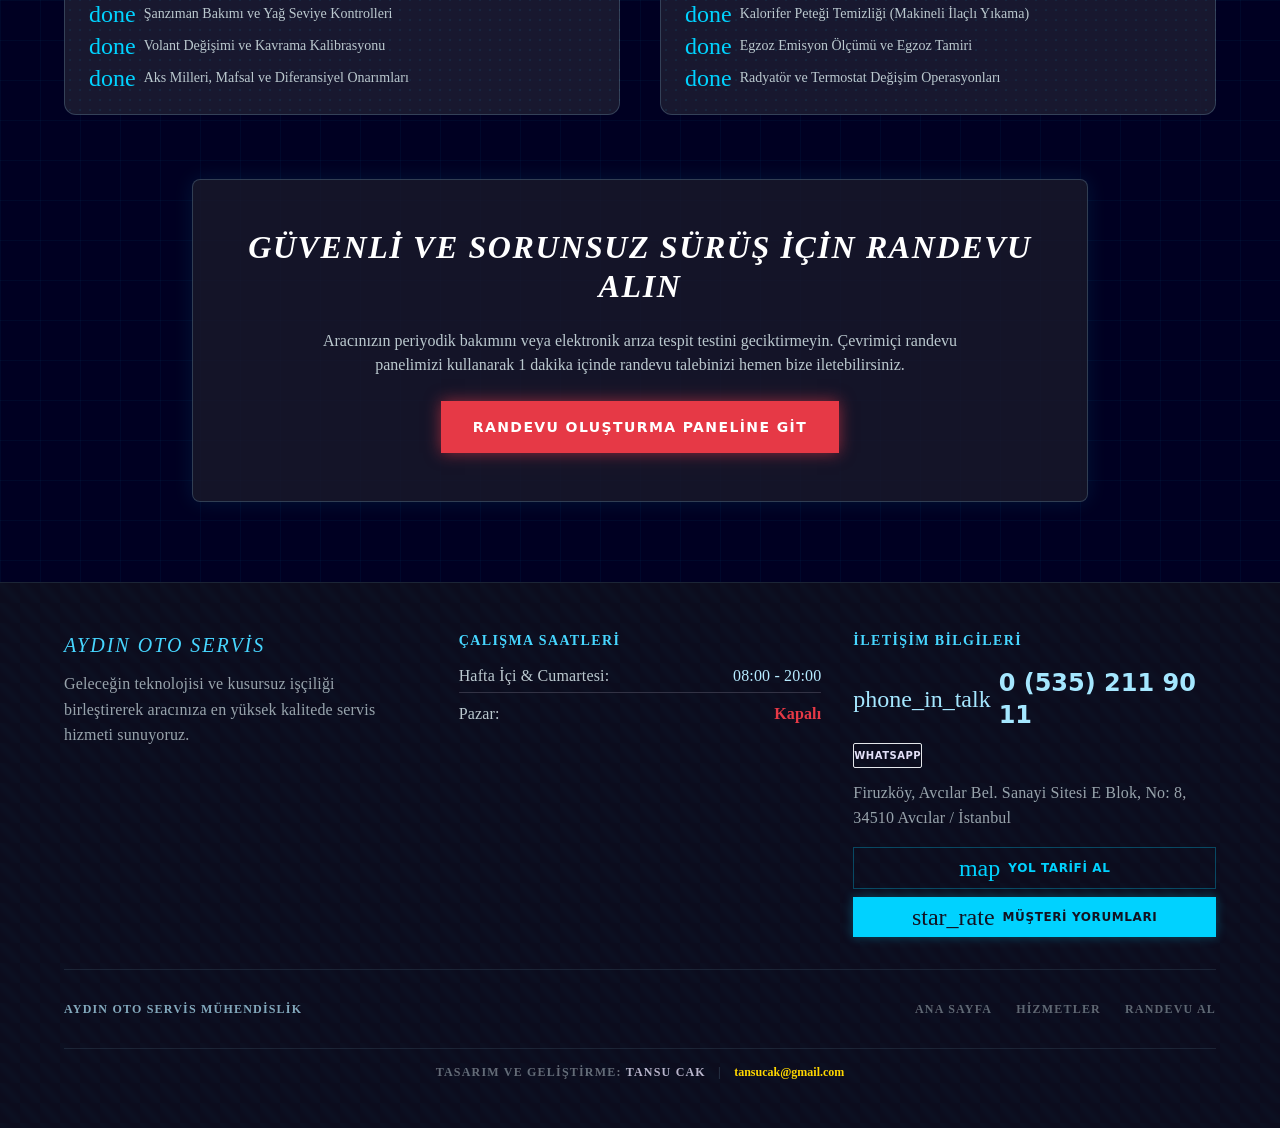
==== commit 6e6f9d71: "Add files via upload" ====
--- a/hizmetler.html
+++ b/hizmetler.html
@@ -6,7 +6,7 @@
     <title>Hizmetlerimiz - Aydın Oto Servis Avcılar</title>
     
     <!-- Security & Canonical (Early enforcement) -->
-    <meta http-equiv="Content-Security-Policy" content="default-src 'self'; script-src 'self'; style-src 'self' 'unsafe-inline' https://fonts.googleapis.com; font-src 'self' https://fonts.gstatic.com; img-src 'self' data: https:; frame-src 'self' https://www.google.com https://google.com; frame-ancestors 'none';">
+    <meta http-equiv="Content-Security-Policy" content="default-src 'self'; script-src 'self'; style-src 'self' 'unsafe-inline' https://fonts.googleapis.com; font-src 'self' https://fonts.gstatic.com; img-src 'self' data: https:; frame-src 'self' https://www.google.com https://google.com;">
     <link rel="canonical" href="https://www.aydinotoservis.com.tr/hizmetler.html"/>
 
     <!-- Critical Resource Preconnects -->
@@ -211,7 +211,7 @@
         <section class="grid grid-cols-1 md:grid-cols-2 gap-8 md:gap-10">
             
             <!-- Detailed Service 1: Periyodik ve Rutin Bakım -->
-            <div class="bg-surface-container-high/60 backdrop-blur-xl border border-primary/20 rounded-[12px] p-8 flex flex-col gap-6 hover:glow-border hover:scale-[1.01] transition-all duration-300 bg-hex-pattern group scanline-top relative">
+            <div class="bg-surface-container-high/60 backdrop-blur-xl border border-primary/20 rounded-[12px] p-6 sm:p-8 flex flex-col gap-6 hover:glow-border hover:scale-[1.01] transition-all duration-300 bg-hex-pattern group scanline-top relative">
                 <div class="flex items-center gap-4">
                     <div class="w-14 h-14 rounded-full bg-primary-container/10 flex items-center justify-center border border-primary-container/30 group-hover:bg-primary-container/20 group-hover:border-primary-container transition-colors">
                         <span class="material-symbols-outlined material-symbols-filled text-primary-container text-2xl">settings_suggest</span>
@@ -251,7 +251,7 @@
             </div>
 
             <!-- Detailed Service 2: Elektronik ve Arıza Tespiti -->
-            <div class="bg-surface-container-high/60 backdrop-blur-xl border border-primary/20 rounded-[12px] p-8 flex flex-col gap-6 hover:glow-border hover:scale-[1.01] transition-all duration-300 bg-hex-pattern group scanline-top relative">
+            <div class="bg-surface-container-high/60 backdrop-blur-xl border border-primary/20 rounded-[12px] p-6 sm:p-8 flex flex-col gap-6 hover:glow-border hover:scale-[1.01] transition-all duration-300 bg-hex-pattern group scanline-top relative">
                 <div class="flex items-center gap-4">
                     <div class="w-14 h-14 rounded-full bg-primary-container/10 flex items-center justify-center border border-primary-container/30 group-hover:bg-primary-container/20 group-hover:border-primary-container transition-colors">
                         <span class="material-symbols-outlined material-symbols-filled text-primary-container text-2xl">troubleshoot</span>
@@ -291,7 +291,7 @@
             </div>
 
             <!-- Detailed Service 3: Motor ve Ağır Bakım -->
-            <div class="bg-surface-container-high/60 backdrop-blur-xl border border-primary/20 rounded-[12px] p-8 flex flex-col gap-6 hover:glow-border hover:scale-[1.01] transition-all duration-300 bg-hex-pattern group scanline-top relative">
+            <div class="bg-surface-container-high/60 backdrop-blur-xl border border-primary/20 rounded-[12px] p-6 sm:p-8 flex flex-col gap-6 hover:glow-border hover:scale-[1.01] transition-all duration-300 bg-hex-pattern group scanline-top relative">
                 <div class="flex items-center gap-4">
                     <div class="w-14 h-14 rounded-full bg-primary-container/10 flex items-center justify-center border border-primary-container/30 group-hover:bg-primary-container/20 group-hover:border-primary-container transition-colors">
                         <span class="material-symbols-outlined material-symbols-filled text-primary-container text-2xl">build</span>
@@ -331,7 +331,7 @@
             </div>
 
             <!-- Detailed Service 4: Fren ve Alt Takım Onarımı -->
-            <div class="bg-surface-container-high/60 backdrop-blur-xl border border-primary/20 rounded-[12px] p-8 flex flex-col gap-6 hover:glow-border hover:scale-[1.01] transition-all duration-300 bg-hex-pattern group scanline-top relative">
+            <div class="bg-surface-container-high/60 backdrop-blur-xl border border-primary/20 rounded-[12px] p-6 sm:p-8 flex flex-col gap-6 hover:glow-border hover:scale-[1.01] transition-all duration-300 bg-hex-pattern group scanline-top relative">
                 <div class="flex items-center gap-4">
                     <div class="w-14 h-14 rounded-full bg-primary-container/10 flex items-center justify-center border border-primary-container/30 group-hover:bg-primary-container/20 group-hover:border-primary-container transition-colors">
                         <span class="material-symbols-outlined material-symbols-filled text-primary-container text-2xl">sports_motorsports</span>
@@ -371,7 +371,7 @@
             </div>
 
             <!-- Detailed Service 5: Şanzıman ve Güç Aktarımı -->
-            <div class="bg-surface-container-high/60 backdrop-blur-xl border border-primary/20 rounded-[12px] p-8 flex flex-col gap-6 hover:glow-border hover:scale-[1.01] transition-all duration-300 bg-hex-pattern group scanline-top relative">
+            <div class="bg-surface-container-high/60 backdrop-blur-xl border border-primary/20 rounded-[12px] p-6 sm:p-8 flex flex-col gap-6 hover:glow-border hover:scale-[1.01] transition-all duration-300 bg-hex-pattern group scanline-top relative">
                 <div class="flex items-center gap-4">
                     <div class="w-14 h-14 rounded-full bg-primary-container/10 flex items-center justify-center border border-primary-container/30 group-hover:bg-primary-container/20 group-hover:border-primary-container transition-colors">
                         <span class="material-symbols-outlined material-symbols-filled text-primary-container text-2xl">settings_input_component</span>
@@ -411,7 +411,7 @@
             </div>
 
             <!-- Detailed Service 6: Isıtma, Soğutma ve İklimlendirme -->
-            <div class="bg-surface-container-high/60 backdrop-blur-xl border border-primary/20 rounded-[12px] p-8 flex flex-col gap-6 hover:glow-border hover:scale-[1.01] transition-all duration-300 bg-hex-pattern group scanline-top relative">
+            <div class="bg-surface-container-high/60 backdrop-blur-xl border border-primary/20 rounded-[12px] p-6 sm:p-8 flex flex-col gap-6 hover:glow-border hover:scale-[1.01] transition-all duration-300 bg-hex-pattern group scanline-top relative">
                 <div class="flex items-center gap-4">
                     <div class="w-14 h-14 rounded-full bg-primary-container/10 flex items-center justify-center border border-primary-container/30 group-hover:bg-primary-container/20 group-hover:border-primary-container transition-colors">
                         <span class="material-symbols-outlined material-symbols-filled text-primary-container text-2xl">ac_unit</span>
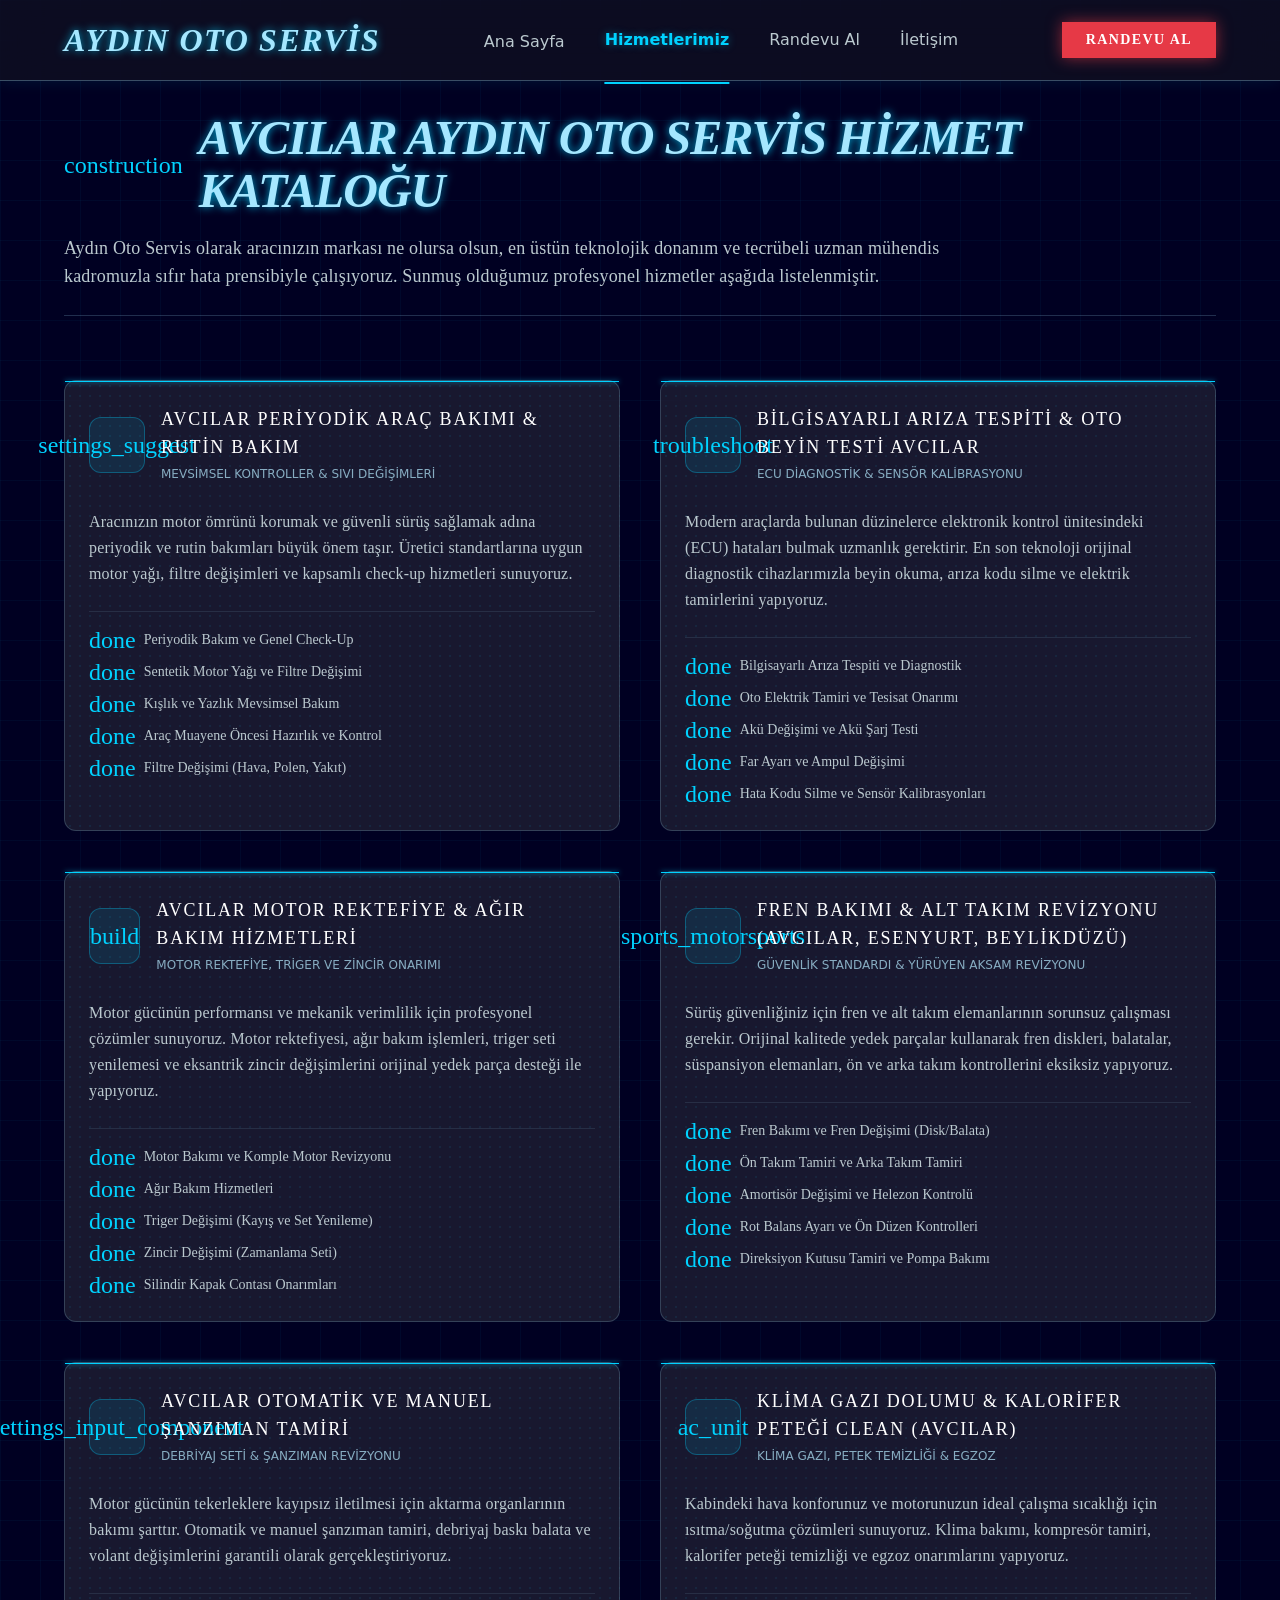
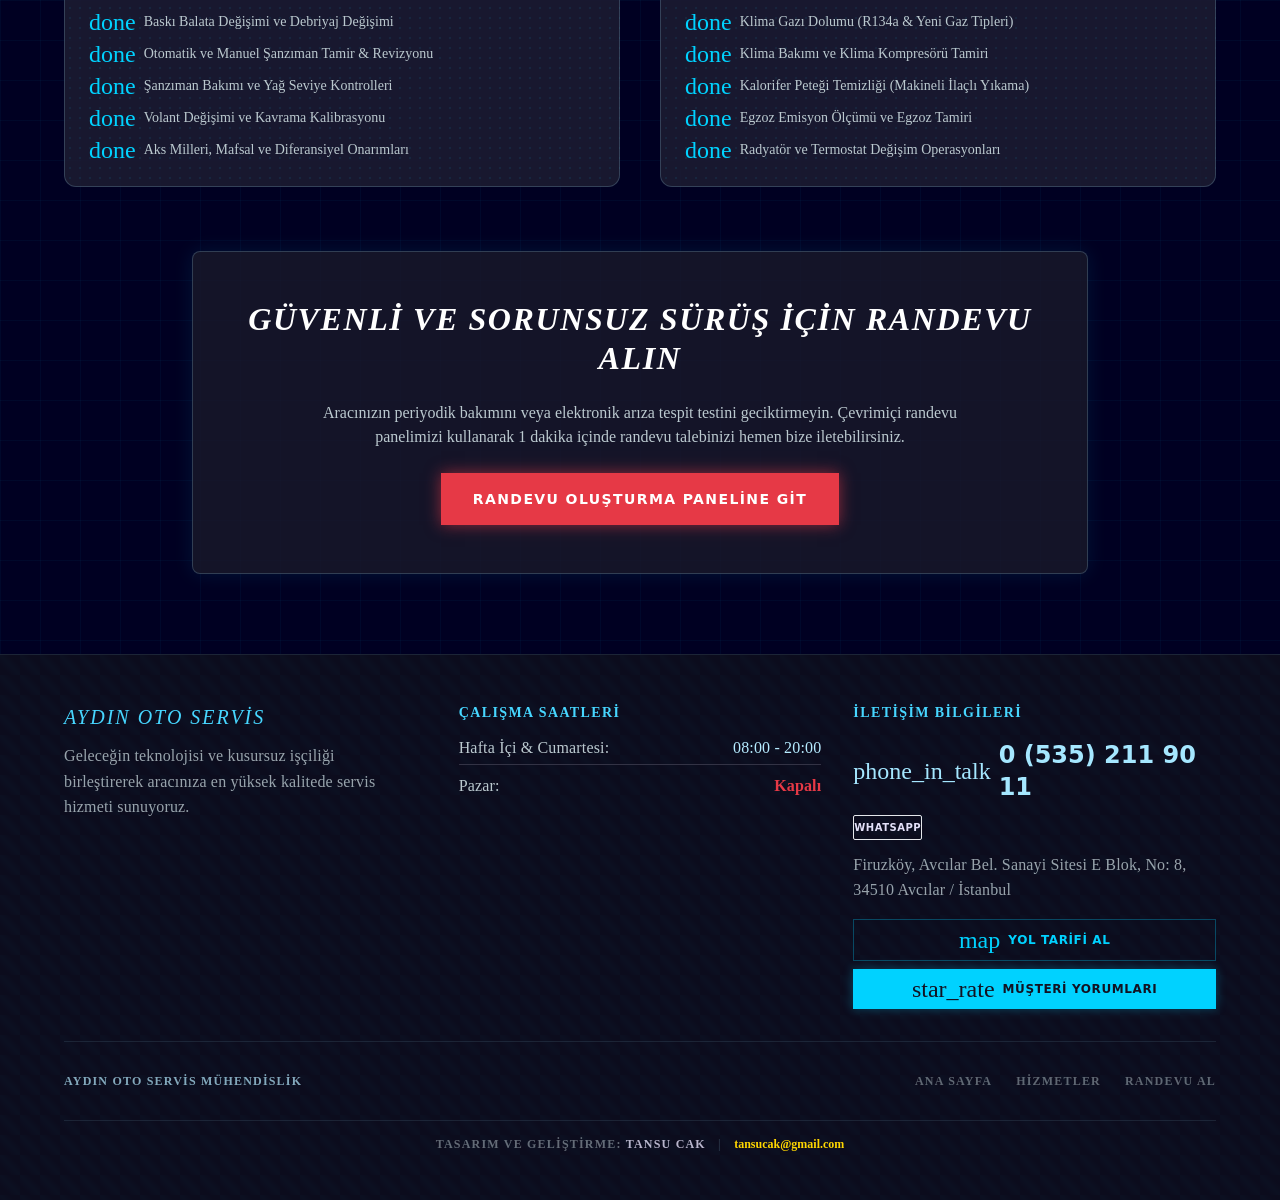
==== commit 2e66b8b1: "Add files via upload" ====
--- a/hizmetler.html
+++ b/hizmetler.html
@@ -3,11 +3,11 @@
 <head>
     <meta charset="utf-8"/>
     <meta content="width=device-width, initial-scale=1.0" name="viewport"/>
-    <title>Hizmetlerimiz - Aydın Oto Servis Avcılar</title>
+    <title>Araç Bakım &amp; Onarım Hizmetleri | Aydın Oto Servis Avcılar</title>
     
     <!-- Security & Canonical (Early enforcement) -->
     <meta http-equiv="Content-Security-Policy" content="default-src 'self'; script-src 'self'; style-src 'self' 'unsafe-inline' https://fonts.googleapis.com; font-src 'self' https://fonts.gstatic.com; img-src 'self' data: https:; frame-src 'self' https://www.google.com https://google.com;">
-    <link rel="canonical" href="https://www.aydinotoservis.com.tr/hizmetler.html"/>
+    <link rel="canonical" href="https://aydinotoservis.com.tr/hizmetler.html"/>
 
     <!-- Critical Resource Preconnects -->
     <link href="https://fonts.googleapis.com" rel="preconnect"/>
@@ -23,23 +23,23 @@
     <script src="js/main.js" defer></script>
 
     <!-- SEO Metadata (Non-render-blocking) -->
-    <meta name="description" content="Avcılar Aydın Oto Servis hizmet kataloğu: Bilgisayarlı arıza tespiti, motor revizyonu, periyodik araç bakımı, fren hidroliği, disk-balata değişimi ve şanzıman onarımı."/>
+    <meta name="description" content="Aydın Oto Servis Avcılar, Beylikdüzü ve Esenyurt hizmet kataloğu: Bilgisayarlı arıza tespiti, motor rektefiye ve revizyonu, periyodik araç bakımı, disk-balata değişimi ve garantili şanzıman onarımı."/>
     <meta name="keywords" content="aydın oto servis, avcılar oto servis, araba bakımı avcılar, oto tamir"/>
     <meta name="robots" content="index, follow"/>
     
     <!-- Open Graph / Facebook -->
     <meta property="og:type" content="website"/>
-    <meta property="og:url" content="https://www.aydinotoservis.com.tr/hizmetler.html"/>
+    <meta property="og:url" content="https://aydinotoservis.com.tr/hizmetler.html"/>
     <meta property="og:title" content="Hizmetlerimiz - Aydın Oto Servis Avcılar"/>
     <meta property="og:description" content="Avcılar Aydın Oto Servis hizmet kataloğu: Bilgisayarlı arıza tespiti, motor revizyonu, periyodik araç bakımı, fren hidroliği, disk-balata değişimi ve şanzıman onarımı."/>
-    <meta property="og:image" content="https://www.aydinotoservis.com.tr/images/service_maintenance.webp"/>
+    <meta property="og:image" content="https://aydinotoservis.com.tr/images/service_maintenance.webp"/>
 
     <!-- Twitter -->
     <meta property="twitter:card" content="summary_large_image"/>
-    <meta property="twitter:url" content="https://www.aydinotoservis.com.tr/hizmetler.html"/>
+    <meta property="twitter:url" content="https://aydinotoservis.com.tr/hizmetler.html"/>
     <meta property="twitter:title" content="Hizmetlerimiz - Aydın Oto Servis Avcılar"/>
     <meta property="twitter:description" content="Avcılar Aydın Oto Servis hizmet kataloğu: Bilgisayarlı arıza tespiti, motor revizyonu, periyodik araç bakımı, fren hidroliği, disk-balata değişimi ve şanzıman onarımı."/>
-    <meta property="twitter:image" content="https://www.aydinotoservis.com.tr/images/service_maintenance.webp"/>
+    <meta property="twitter:image" content="https://aydinotoservis.com.tr/images/service_maintenance.webp"/>
     <script type="application/ld+json">
     {
       "@context": "https://schema.org",
@@ -49,13 +49,13 @@
           "@type": "ListItem",
           "position": 1,
           "name": "Ana Sayfa",
-          "item": "https://www.aydinotoservis.com.tr/"
+          "item": "https://aydinotoservis.com.tr/"
         },
         {
           "@type": "ListItem",
           "position": 2,
           "name": "Hizmetlerimiz",
-          "item": "https://www.aydinotoservis.com.tr/hizmetler.html"
+          "item": "https://aydinotoservis.com.tr/hizmetler.html"
         }
       ]
     }
@@ -64,13 +64,13 @@
     {
       "@context": "https://schema.org",
       "@type": "Service",
-      "@id": "https://www.aydinotoservis.com.tr/hizmetler.html#service",
+      "@id": "https://aydinotoservis.com.tr/hizmetler.html#service",
       "name": "Oto Servis, Bakım ve Onarım Hizmetleri",
       "serviceType": "Oto Servis ve Bakım",
       "provider": {
         "@type": "AutoRepair",
         "name": "Aydın Oto Servis",
-        "url": "https://www.aydinotoservis.com.tr/",
+        "url": "https://aydinotoservis.com.tr/",
         "telephone": "05352119011",
         "priceRange": "$$",
         "address": {
@@ -217,7 +217,7 @@
                         <span class="material-symbols-outlined material-symbols-filled text-primary-container text-2xl">settings_suggest</span>
                     </div>
                     <div>
-                        <h2 class="font-label-md text-lg text-white uppercase tracking-widest">PERİYODİK VE RUTİN BAKIM</h2>
+                        <h2 class="font-label-md text-lg text-white uppercase tracking-widest">Avcılar Periyodik Araç Bakımı &amp; Rutin Bakım</h2>
                         <span class="text-xs text-primary-fixed opacity-70">MEVSİMSEL KONTROLLER & SIVI DEĞİŞİMLERİ</span>
                     </div>
                 </div>
@@ -257,7 +257,7 @@
                         <span class="material-symbols-outlined material-symbols-filled text-primary-container text-2xl">troubleshoot</span>
                     </div>
                     <div>
-                        <h2 class="font-label-md text-lg text-white uppercase tracking-widest">ELEKTRONİK VE ARIZA TESPİTİ</h2>
+                        <h2 class="font-label-md text-lg text-white uppercase tracking-widest">Bilgisayarlı Arıza Tespiti &amp; Oto Beyin Testi Avcılar</h2>
                         <span class="text-xs text-primary-fixed opacity-70">ECU DİAGNOSTİK & SENSÖR KALİBRASYONU</span>
                     </div>
                 </div>
@@ -297,7 +297,7 @@
                         <span class="material-symbols-outlined material-symbols-filled text-primary-container text-2xl">build</span>
                     </div>
                     <div>
-                        <h2 class="font-label-md text-lg text-white uppercase tracking-widest">MOTOR VE AĞIR BAKIM</h2>
+                        <h2 class="font-label-md text-lg text-white uppercase tracking-widest">Avcılar Motor Rektefiye &amp; Ağır Bakım Hizmetleri</h2>
                         <span class="text-xs text-primary-fixed opacity-70">MOTOR REKTEFİYE, TRİGER VE ZİNCİR ONARIMI</span>
                     </div>
                 </div>
@@ -337,7 +337,7 @@
                         <span class="material-symbols-outlined material-symbols-filled text-primary-container text-2xl">sports_motorsports</span>
                     </div>
                     <div>
-                        <h2 class="font-label-md text-lg text-white uppercase tracking-widest">FREN VE ALT TAKIM ONARIMI</h2>
+                        <h2 class="font-label-md text-lg text-white uppercase tracking-widest">Fren Bakımı &amp; Alt Takım Revizyonu (Avcılar, Esenyurt, Beylikdüzü)</h2>
                         <span class="text-xs text-primary-fixed opacity-70">GÜVENLİK STANDARDI & YÜRÜYEN AKSAM REVİZYONU</span>
                     </div>
                 </div>
@@ -377,7 +377,7 @@
                         <span class="material-symbols-outlined material-symbols-filled text-primary-container text-2xl">settings_input_component</span>
                     </div>
                     <div>
-                        <h2 class="font-label-md text-lg text-white uppercase tracking-widest">ŞANZIMAN VE GÜÇ AKTARIMI</h2>
+                        <h2 class="font-label-md text-lg text-white uppercase tracking-widest">Avcılar Otomatik ve Manuel Şanzıman Tamiri</h2>
                         <span class="text-xs text-primary-fixed opacity-70">DEBRİYAJ SETİ & ŞANZIMAN REVİZYONU</span>
                     </div>
                 </div>
@@ -417,7 +417,7 @@
                         <span class="material-symbols-outlined material-symbols-filled text-primary-container text-2xl">ac_unit</span>
                     </div>
                     <div>
-                        <h2 class="font-label-md text-lg text-white uppercase tracking-widest">ISITMA, SOĞUTMA VE İKLİMLENDİRME</h2>
+                        <h2 class="font-label-md text-lg text-white uppercase tracking-widest">Klima Gazı Dolumu &amp; Kalorifer Peteği Clean (Avcılar)</h2>
                         <span class="text-xs text-primary-fixed opacity-70">KLİMA GAZI, PETEK TEMİZLİĞİ & EGZOZ</span>
                     </div>
                 </div>
